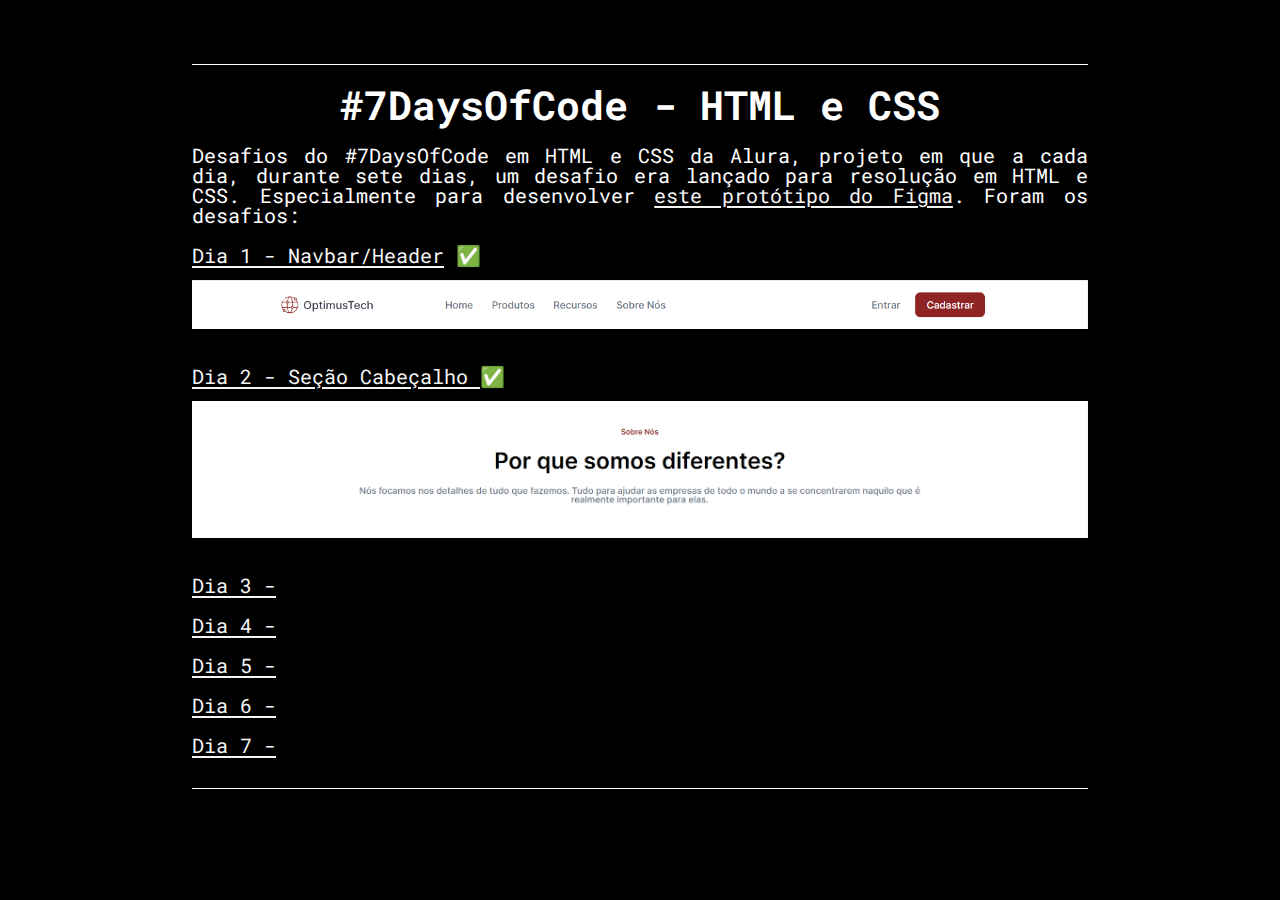
==== index.html @ 5b75ba94 "acertando os links do index.html" ====
<!DOCTYPE html>
<html lang="pt-br">

<head>
    <meta charset="UTF-8">
    <meta http-equiv="X-UA-Compatible" content="IE=edge">
    <meta name="viewport" content="width=device-width, initial-scale=1.0">
    <title>#7DoC - HTML e CSS</title>
    <link rel="stylesheet" href="./stylesheets/style.css">
</head>

<body class="index__body">

    <main class="index__main">
        <h1 class="index__titulo">#7DaysOfCode - HTML e CSS</h1>
        <p>Desafios do #7DaysOfCode em HTML e CSS da Alura, projeto em que a cada dia, durante sete dias, um desafio
            era lançado para resolução em HTML e CSS. Especialmente para desenvolver <a class="index__link"
                href="https://www.figma.com/file/mm3MLozvUDGhDRTxSLlGL5/7daysOfCode-HTML-CSS">este protótipo do
                Figma</a>. Foram os desafios:</p>
        <ul>
            <li class="lista__item">
                <a class="index__link" href="./optimusTech/index.html#navegacao">Dia 1 - Navbar/Header</a> ✅
                <img src="./img/header.png" class="index_img" alt="Imagem do Cabeçalho pronto">
            </li>
            <li class="lista__item">
                <a class="index__link" href="./optimusTech/index.html#cabecalho">Dia 2 - Seção Cabeçalho </a> ✅
                <img src="./img/dia2.png" class="index_img" alt="Resultado do desafio do segundo dia, seção de cabeçalho da página Optimus Tech">
            </li>
            <li class="lista__item"><a class="index__link" href="#">Dia 3 - </a> </li>
            <li class="lista__item"><a class="index__link" href="#">Dia 4 - </a> </li>
            <li class="lista__item"><a class="index__link" href="#">Dia 5 - </a> </li>
            <li class="lista__item"><a class="index__link" href="#">Dia 6 - </a> </li>
            <li class="lista__item"><a class="index__link" href="#">Dia 7 - </a> </li>
        </ul>

    </main>

</body>

</html>
---- stylesheets/style.css ----
@import url('https://fonts.googleapis.com/css2?family=Inter:wght@500;600&display=swap');

@import url('./reset.css');
@import url('./index.css');
@import url('./header.css');
@import url('./sobre.css');
@import url('./metricas.css');
@import url('./headhunting.css');
@import url('./depoimentos.css');
@import url('./formulario.css');

* {
    box-sizing: border-box;
}

:root{
    --cinza: #667085;
    --branco: #FFFFFF;
    --vermelho: #8E2424;
}

p {
    text-align: justify;
}

.optimusTech__body {
    font-family: 'Inter', sans-serif;
}

section {
    width: 80%;
    margin: 5% auto;
}

.centralizado {
    text-align: center;
}
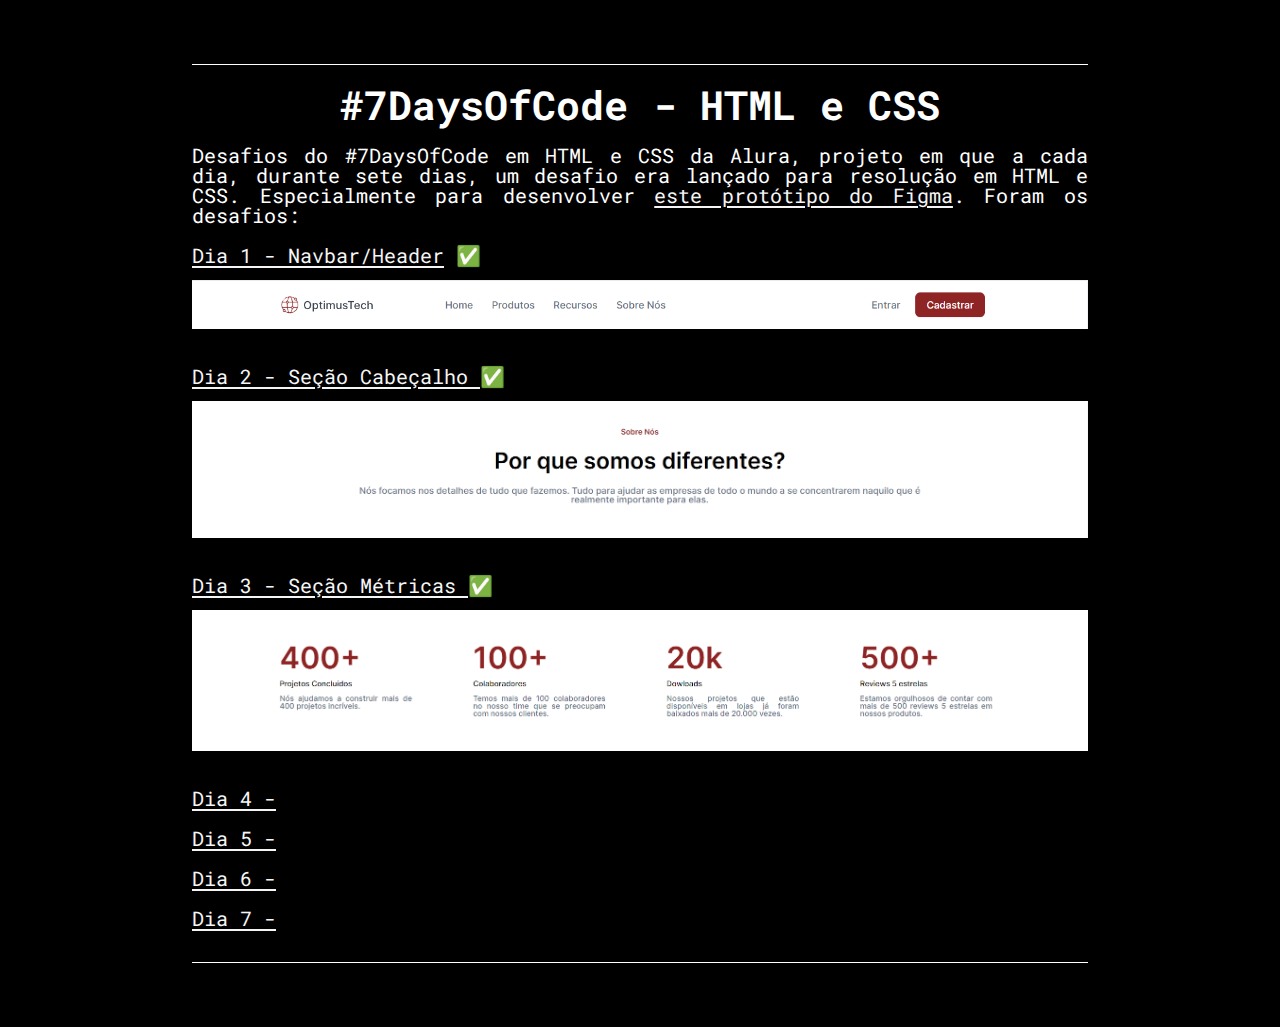
==== commit bb688933: "adicionando resolução do dia 3" ====
--- a/index.html
+++ b/index.html
@@ -26,7 +26,10 @@
                 <a class="index__link" href="./optimusTech/index.html#cabecalho">Dia 2 - Seção Cabeçalho </a> ✅
                 <img src="./img/dia2.png" class="index_img" alt="Resultado do desafio do segundo dia, seção de cabeçalho da página Optimus Tech">
             </li>
-            <li class="lista__item"><a class="index__link" href="#">Dia 3 - </a> </li>
+            <li class="lista__item">
+                <a class="index__link" href="./optimusTech/index.html#metricas">Dia 3 - Seção Métricas </a> ✅
+                <img src="./img/metricas.png" class="index_img" alt="Resultado do desafio do terceiro dia, seção de métricas da página Optimus Tech">
+            </li>
             <li class="lista__item"><a class="index__link" href="#">Dia 4 - </a> </li>
             <li class="lista__item"><a class="index__link" href="#">Dia 5 - </a> </li>
             <li class="lista__item"><a class="index__link" href="#">Dia 6 - </a> </li>
--- a/stylesheets/style.css
+++ b/stylesheets/style.css
@@ -17,6 +17,9 @@
     --cinza: #667085;
     --branco: #FFFFFF;
     --vermelho: #8E2424;
+    --background-formulario: #F9FAFB;
+    --cor-borda-formulario: #D0D5DD;
+    font-size: 16px;
 }
 
 p {
@@ -25,6 +28,7 @@
 
 .optimusTech__body {
     font-family: 'Inter', sans-serif;
+    background-color: var(--branco);
 }
 
 section {
@@ -34,4 +38,31 @@
 
 .centralizado {
     text-align: center;
+}
+
+@media screen and (max-width: 1020px) {
+    :root {
+        font-size: 10px;
+    }
+}
+
+#liberar__conteudo:not(:checked) ~ main > section:not(:target),
+#liberar__conteudo:not(:checked) ~ header:not(:target) {
+    filter: blur(5px);
+}
+
+.liberar__conteudo {
+    display: block;
+    width: fit-content;
+    position: sticky;
+    top: 0;
+    margin: 10px auto;
+    padding: 10px;
+    border: none;
+    border-radius: 10px;
+    color: var(--branco);
+    background-color: var(--vermelho);
+    z-index: 1;
+    text-decoration: none;
+    font-weight: bold;
 }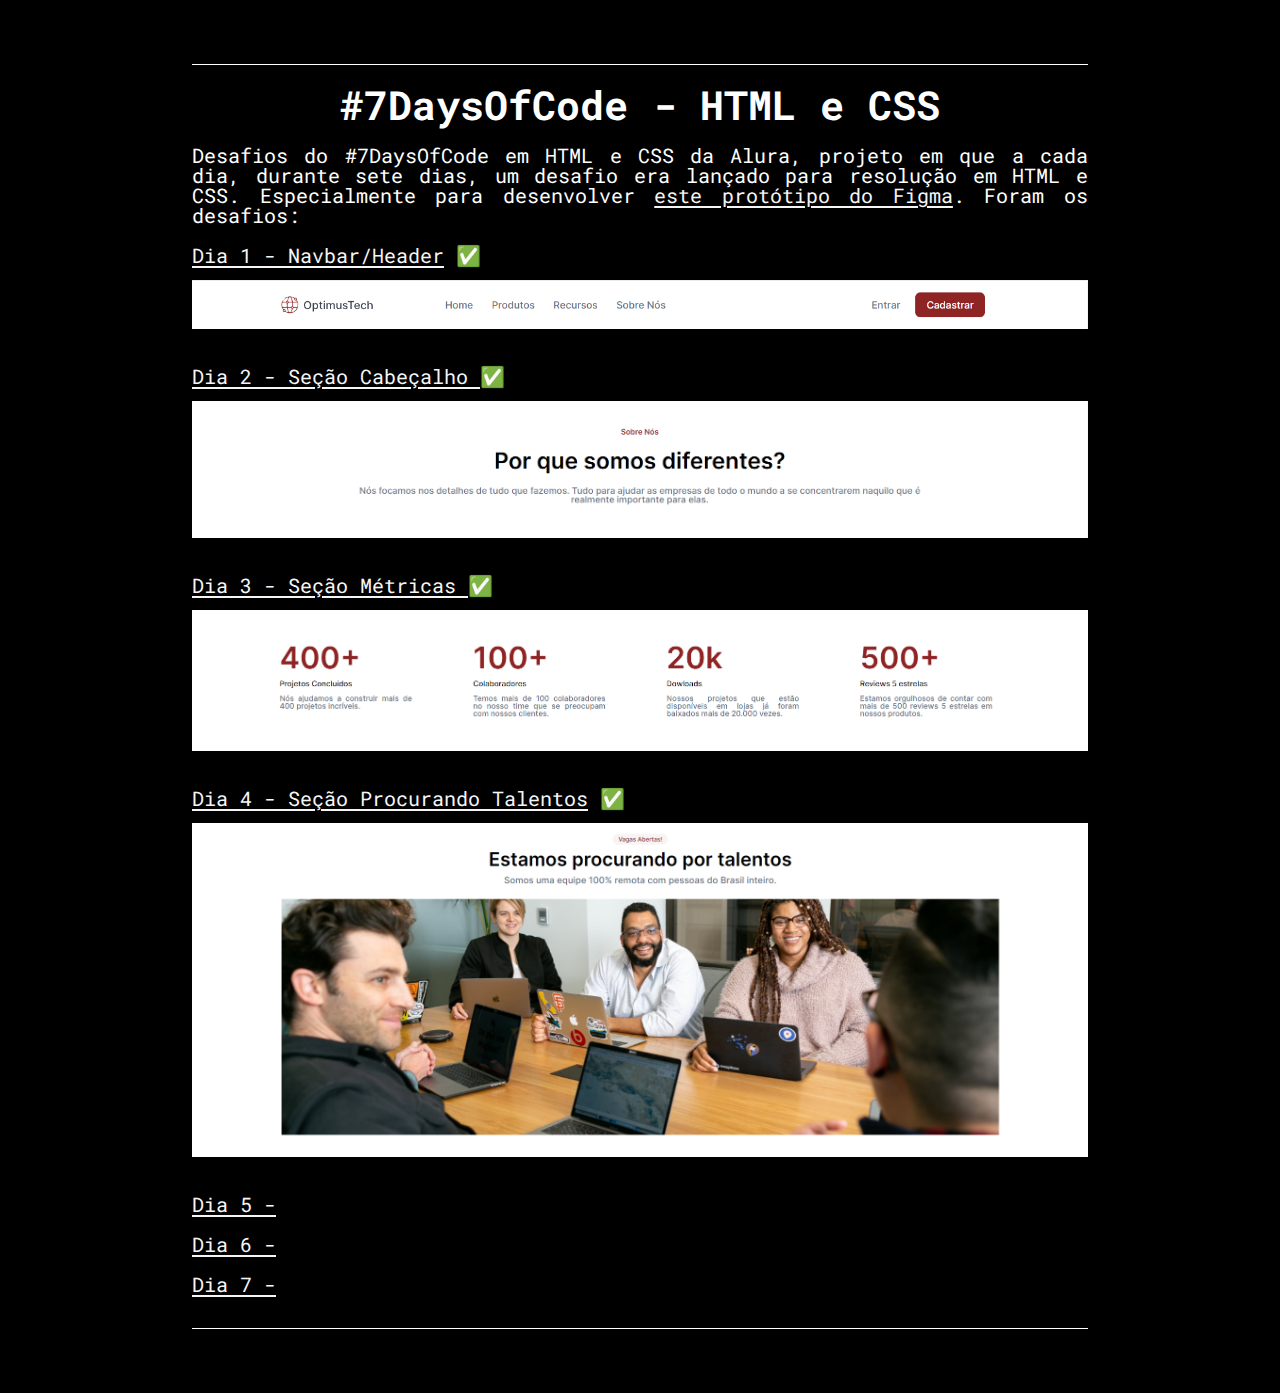
==== commit af35c560: "resolvendo desafio do dia 4 do #7DaysOfCode HTML e CSS" ====
--- a/index.html
+++ b/index.html
@@ -30,10 +30,12 @@
                 <a class="index__link" href="./optimusTech/index.html#metricas">Dia 3 - Seção Métricas </a> ✅
                 <img src="./img/metricas.png" class="index_img" alt="Resultado do desafio do terceiro dia, seção de métricas da página Optimus Tech">
             </li>
-            <li class="lista__item"><a class="index__link" href="#">Dia 4 - </a> </li>
-            <li class="lista__item"><a class="index__link" href="#">Dia 5 - </a> </li>
-            <li class="lista__item"><a class="index__link" href="#">Dia 6 - </a> </li>
-            <li class="lista__item"><a class="index__link" href="#">Dia 7 - </a> </li>
+            <li class="lista__item"><a class="index__link" href="./optimusTech/index.html#headhunting-promo">Dia 4 - Seção Procurando Talentos</a> ✅
+                <img src="./img/dia4.png" class="index_img" alt="Resultado do desafio do quarto dia, seção de Procurando Talentos da página Optimus Tech">
+            </li>
+            <li class="lista__item"><a class="index__link" href="/optimusTech/index.html#headhunting-vagas">Dia 5 - </a> </li>
+            <li class="lista__item"><a class="index__link" href="/optimusTech/index.html#depoimentos">Dia 6 - </a> </li>
+            <li class="lista__item"><a class="index__link" href="/optimusTech/index.html#formulario">Dia 7 - </a> </li>
         </ul>
 
     </main>
--- a/stylesheets/style.css
+++ b/stylesheets/style.css
@@ -65,4 +65,5 @@
     z-index: 1;
     text-decoration: none;
     font-weight: bold;
+    cursor: pointer;
 }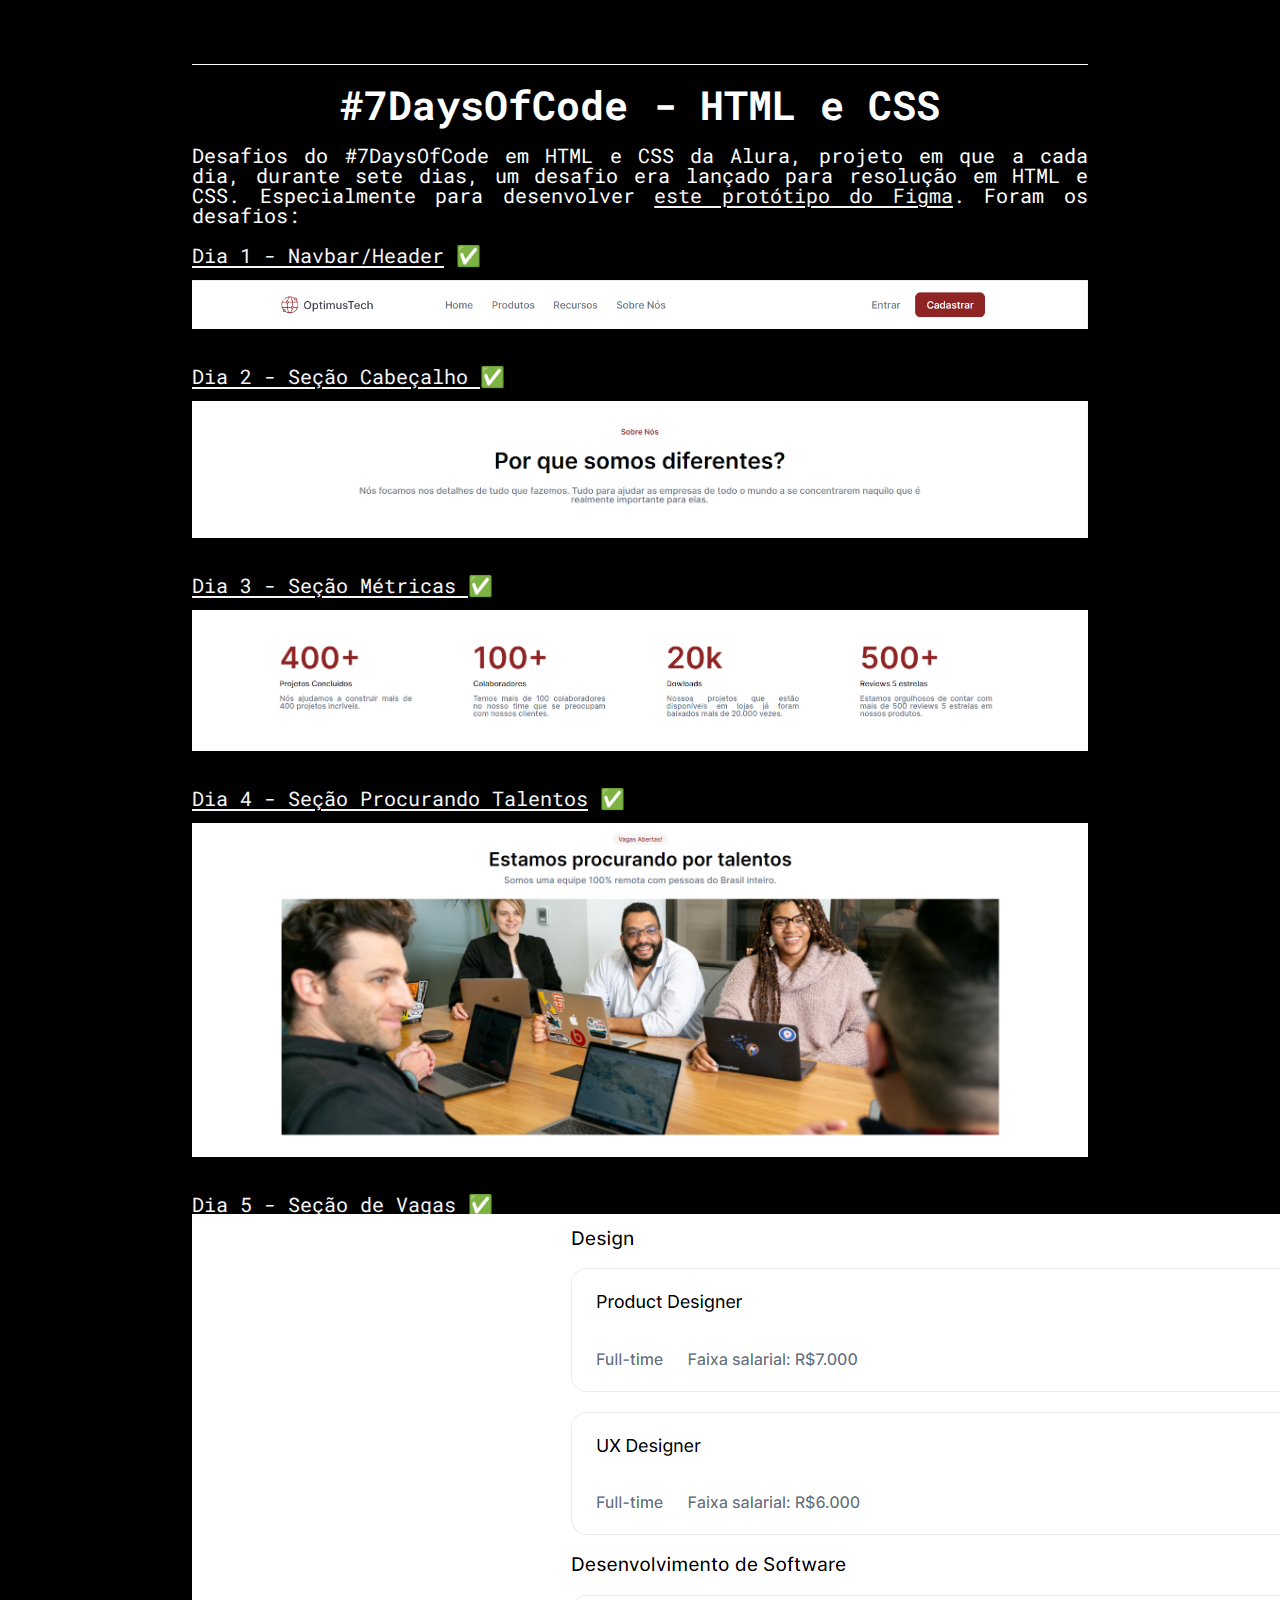
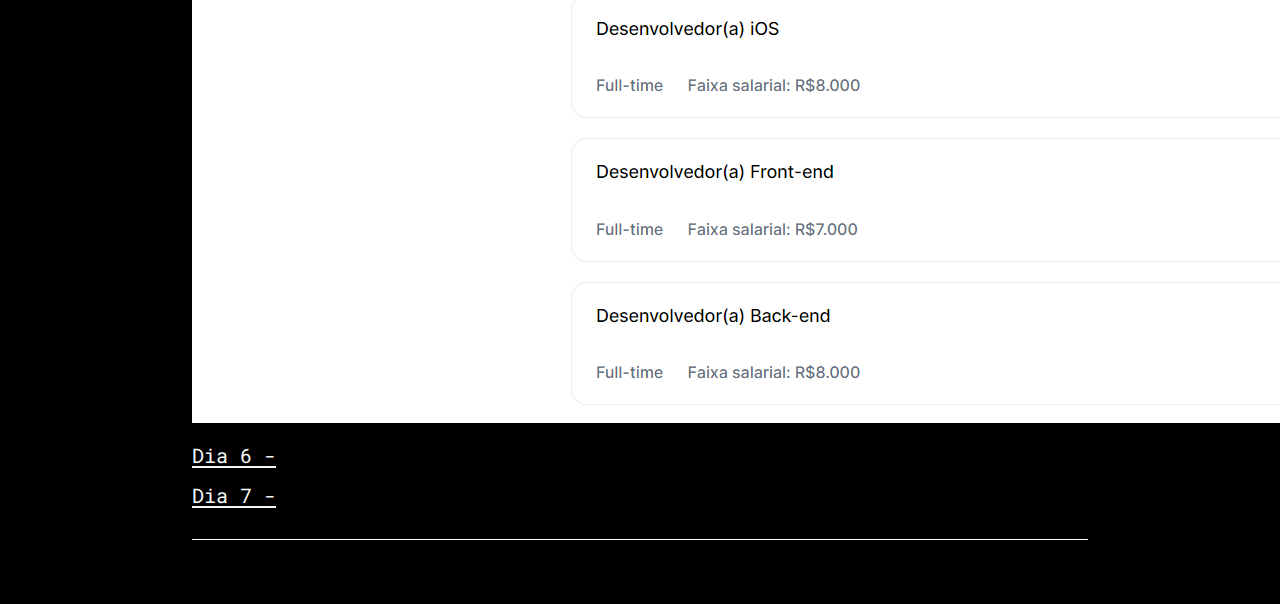
==== commit 2753e650: "Desafio do dia 5 do #7DaysOfCode HTML e CSS resolvido" ====
--- a/index.html
+++ b/index.html
@@ -33,9 +33,11 @@
             <li class="lista__item"><a class="index__link" href="./optimusTech/index.html#headhunting-promo">Dia 4 - Seção Procurando Talentos</a> ✅
                 <img src="./img/dia4.png" class="index_img" alt="Resultado do desafio do quarto dia, seção de Procurando Talentos da página Optimus Tech">
             </li>
-            <li class="lista__item"><a class="index__link" href="/optimusTech/index.html#headhunting-vagas">Dia 5 - </a> </li>
-            <li class="lista__item"><a class="index__link" href="/optimusTech/index.html#depoimentos">Dia 6 - </a> </li>
-            <li class="lista__item"><a class="index__link" href="/optimusTech/index.html#formulario">Dia 7 - </a> </li>
+            <li class="lista__item"><a class="index__link" href="./optimusTech/index.html#headhunting-vagas">Dia 5 - Seção de Vagas </a> ✅
+                <img src="./img/dia5.png" alt="Resultado do desafio do quinto dia, seção de Vagas Disponíveis da página Optimus Tech" class="index__img">
+            </li>
+            <li class="lista__item"><a class="index__link" href="./optimusTech/index.html#depoimentos">Dia 6 - </a> </li>
+            <li class="lista__item"><a class="index__link" href="./optimusTech/index.html#formulario">Dia 7 - </a> </li>
         </ul>
 
     </main>
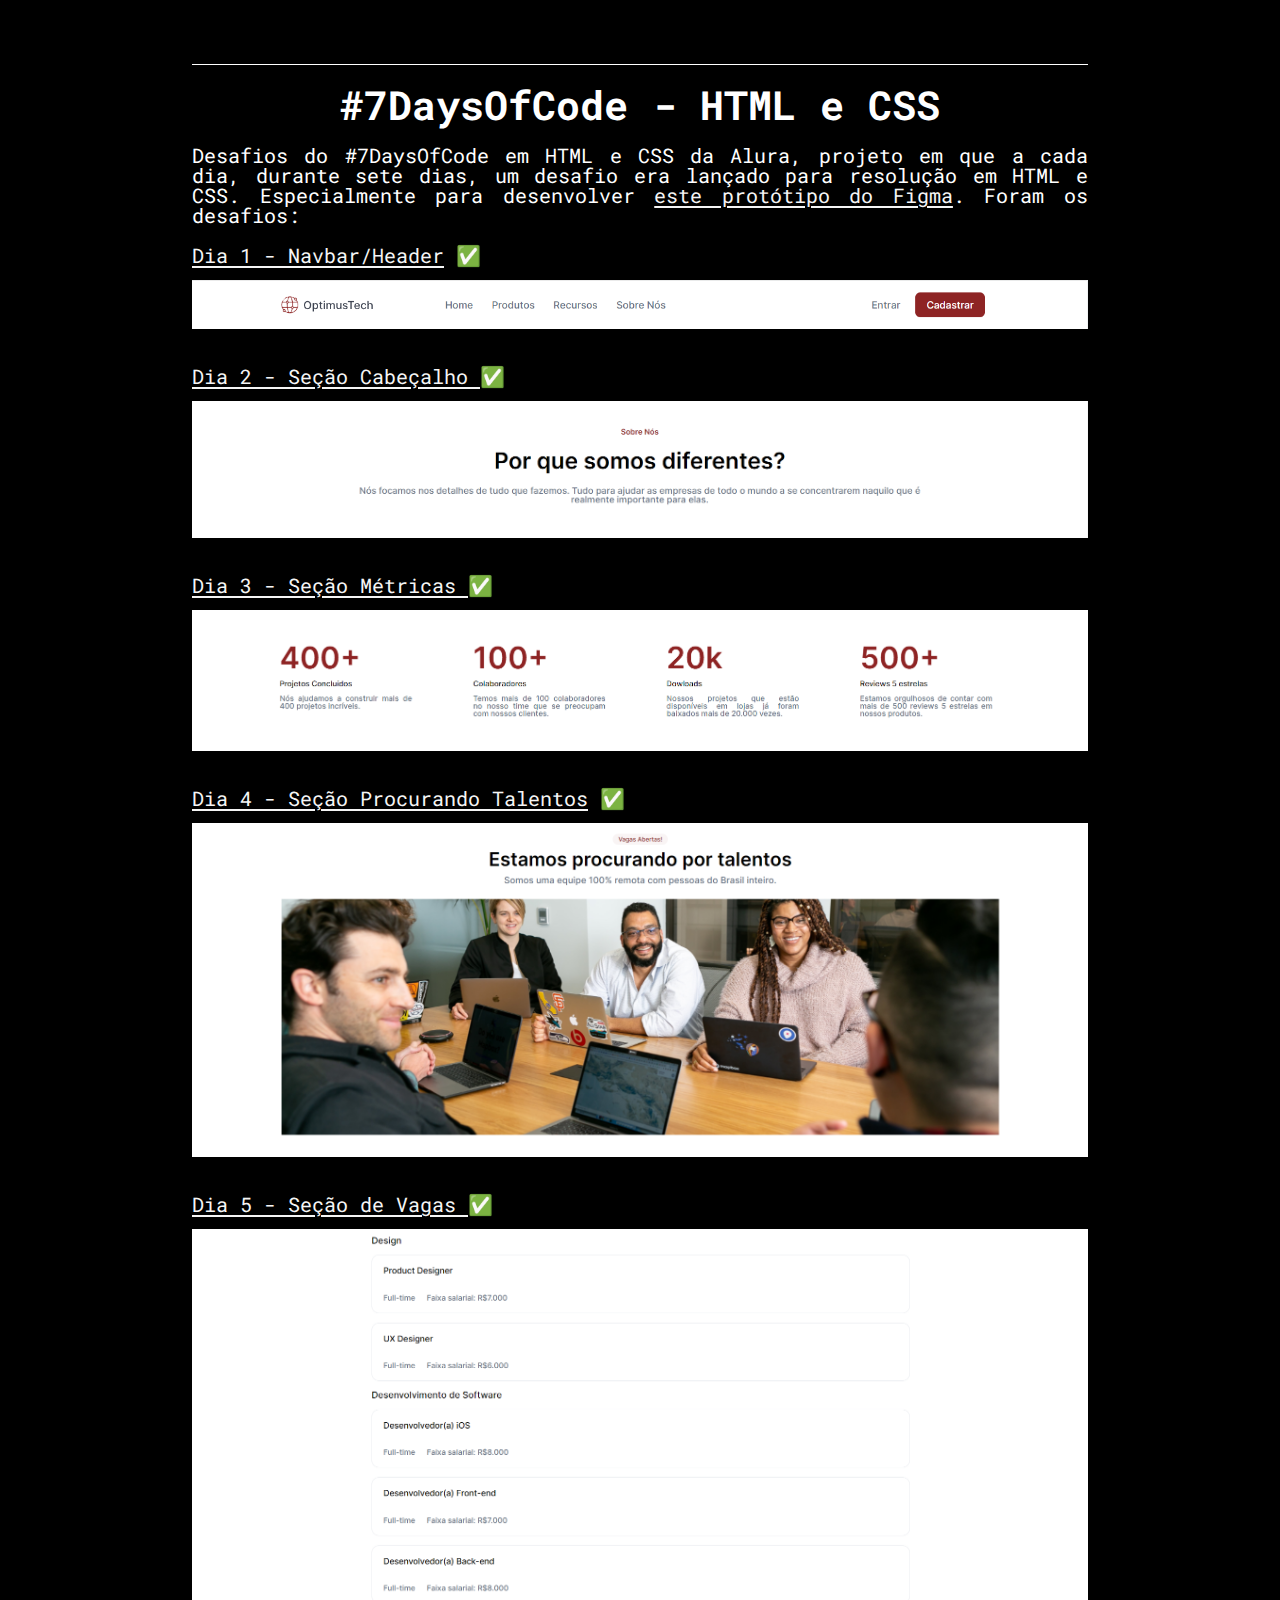
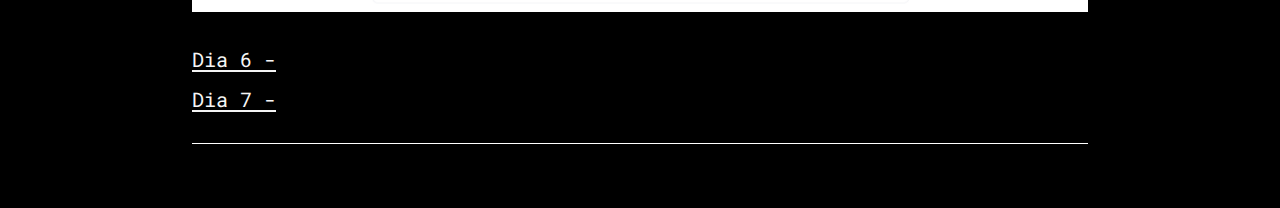
==== commit d8866695: "corrigindo classe da imagem em index" ====
--- a/index.html
+++ b/index.html
@@ -34,7 +34,7 @@
                 <img src="./img/dia4.png" class="index_img" alt="Resultado do desafio do quarto dia, seção de Procurando Talentos da página Optimus Tech">
             </li>
             <li class="lista__item"><a class="index__link" href="./optimusTech/index.html#headhunting-vagas">Dia 5 - Seção de Vagas </a> ✅
-                <img src="./img/dia5.png" alt="Resultado do desafio do quinto dia, seção de Vagas Disponíveis da página Optimus Tech" class="index__img">
+                <img src="./img/dia5.png" alt="Resultado do desafio do quinto dia, seção de Vagas Disponíveis da página Optimus Tech" class="index_img">
             </li>
             <li class="lista__item"><a class="index__link" href="./optimusTech/index.html#depoimentos">Dia 6 - </a> </li>
             <li class="lista__item"><a class="index__link" href="./optimusTech/index.html#formulario">Dia 7 - </a> </li>
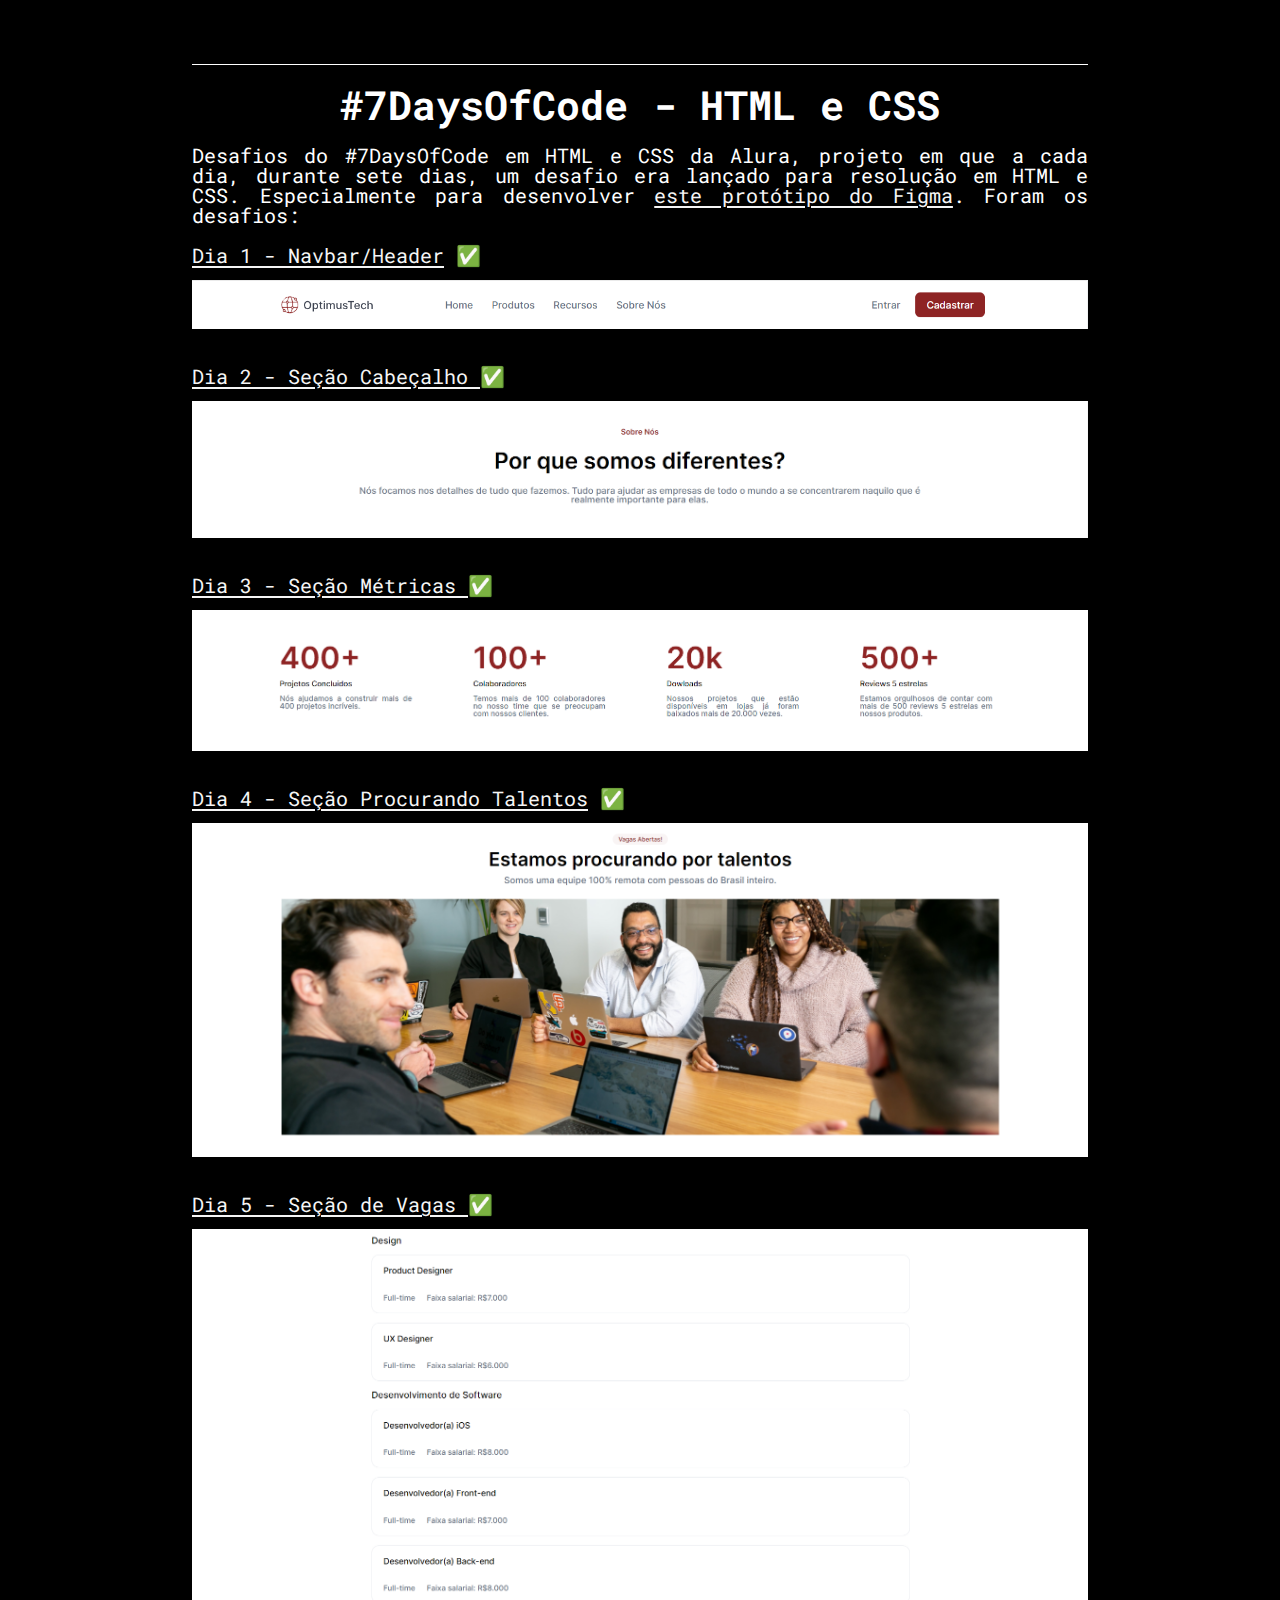
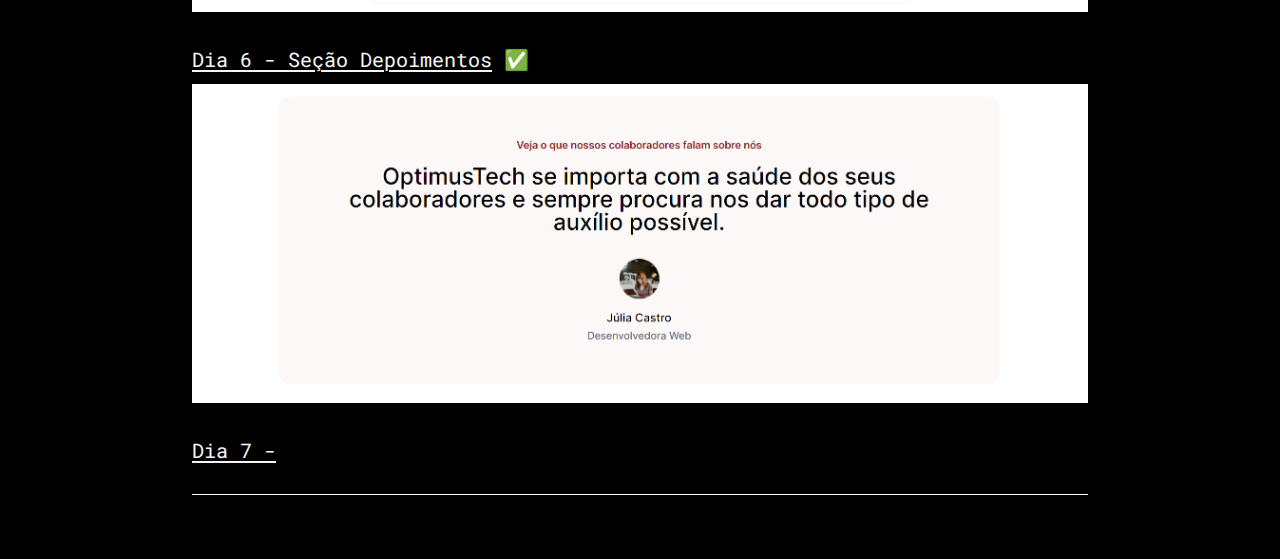
==== commit 8e7acd3f: "resolução do desafio do sexto dia do #7DaysOfCode HTML e CSS" ====
--- a/index.html
+++ b/index.html
@@ -36,7 +36,9 @@
             <li class="lista__item"><a class="index__link" href="./optimusTech/index.html#headhunting-vagas">Dia 5 - Seção de Vagas </a> ✅
                 <img src="./img/dia5.png" alt="Resultado do desafio do quinto dia, seção de Vagas Disponíveis da página Optimus Tech" class="index_img">
             </li>
-            <li class="lista__item"><a class="index__link" href="./optimusTech/index.html#depoimentos">Dia 6 - </a> </li>
+            <li class="lista__item"><a class="index__link" href="./optimusTech/index.html#depoimentos">Dia 6 - Seção Depoimentos</a> ✅
+                <img src="./img/dia6.png" alt="Resultado do desafio do quinto dia, seção de Depoimentos da página Optimus Tech" class="index_img">
+            </li>
             <li class="lista__item"><a class="index__link" href="./optimusTech/index.html#formulario">Dia 7 - </a> </li>
         </ul>
 
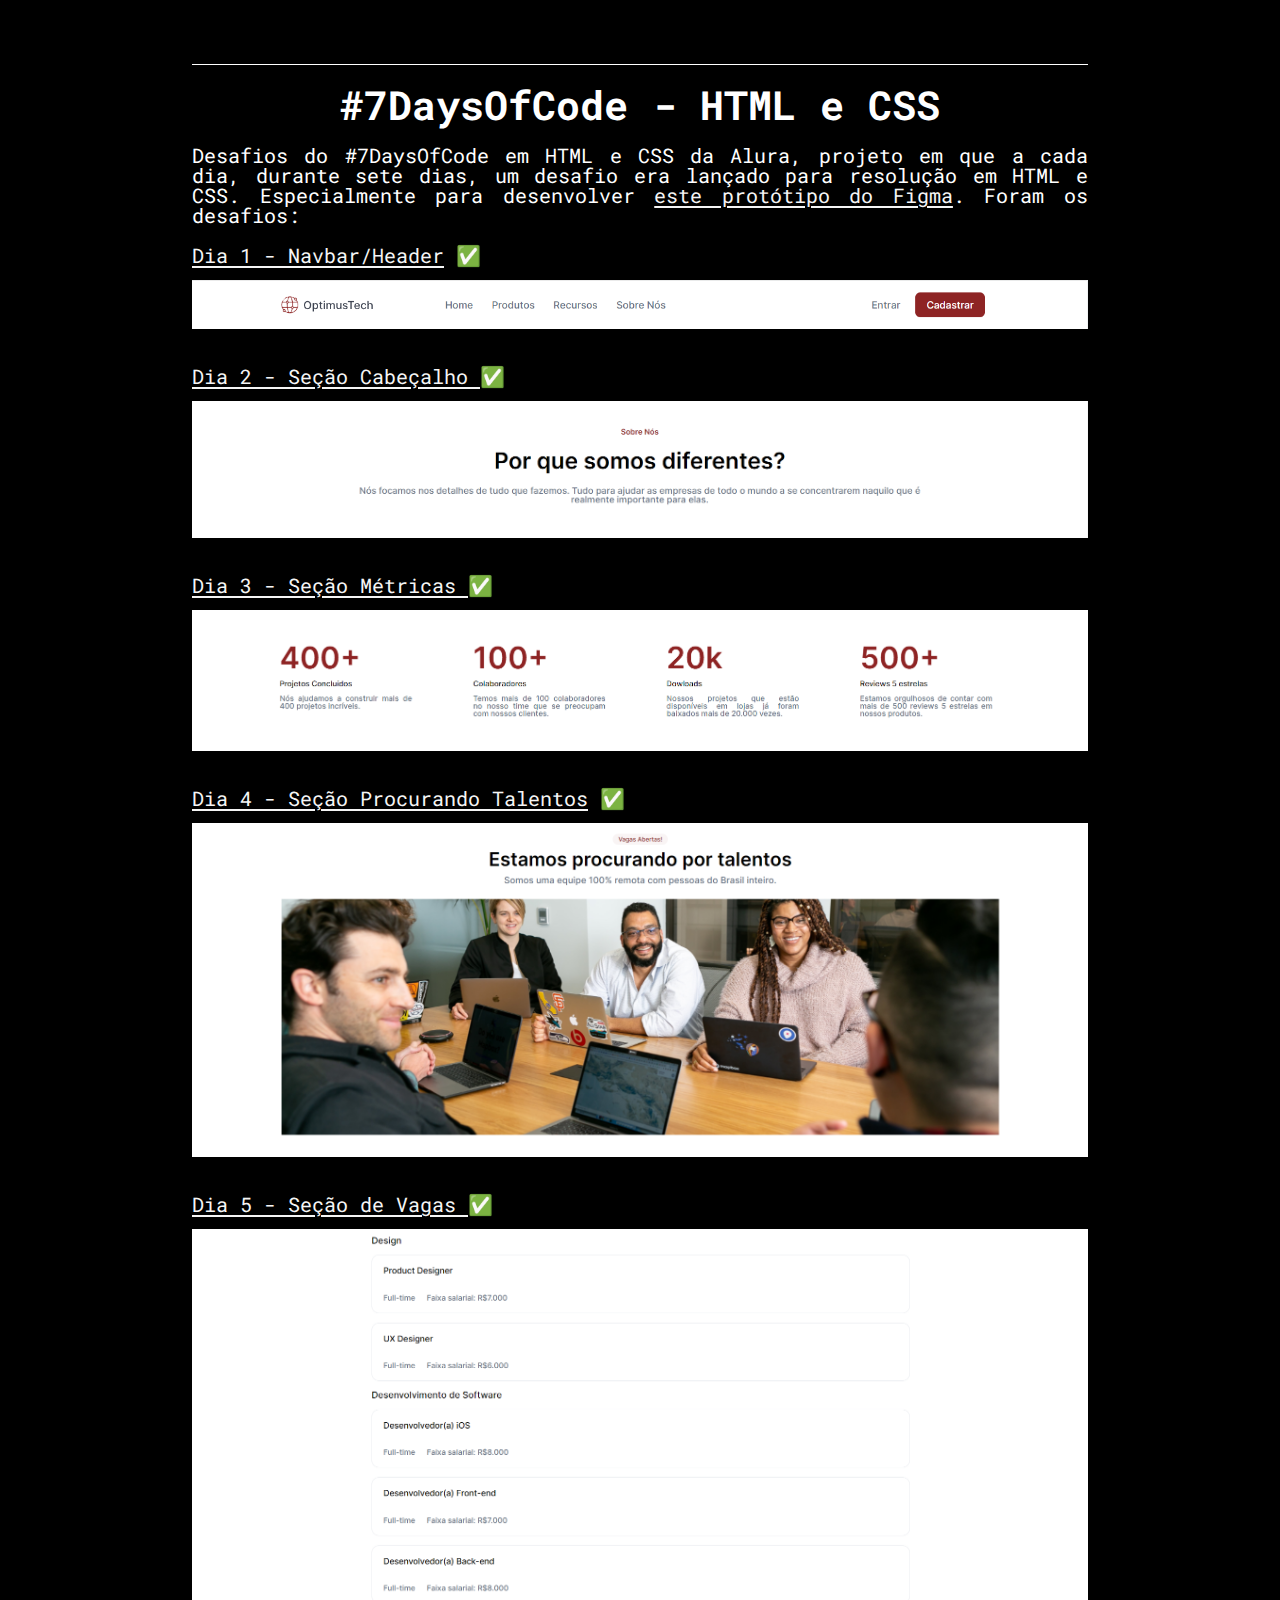
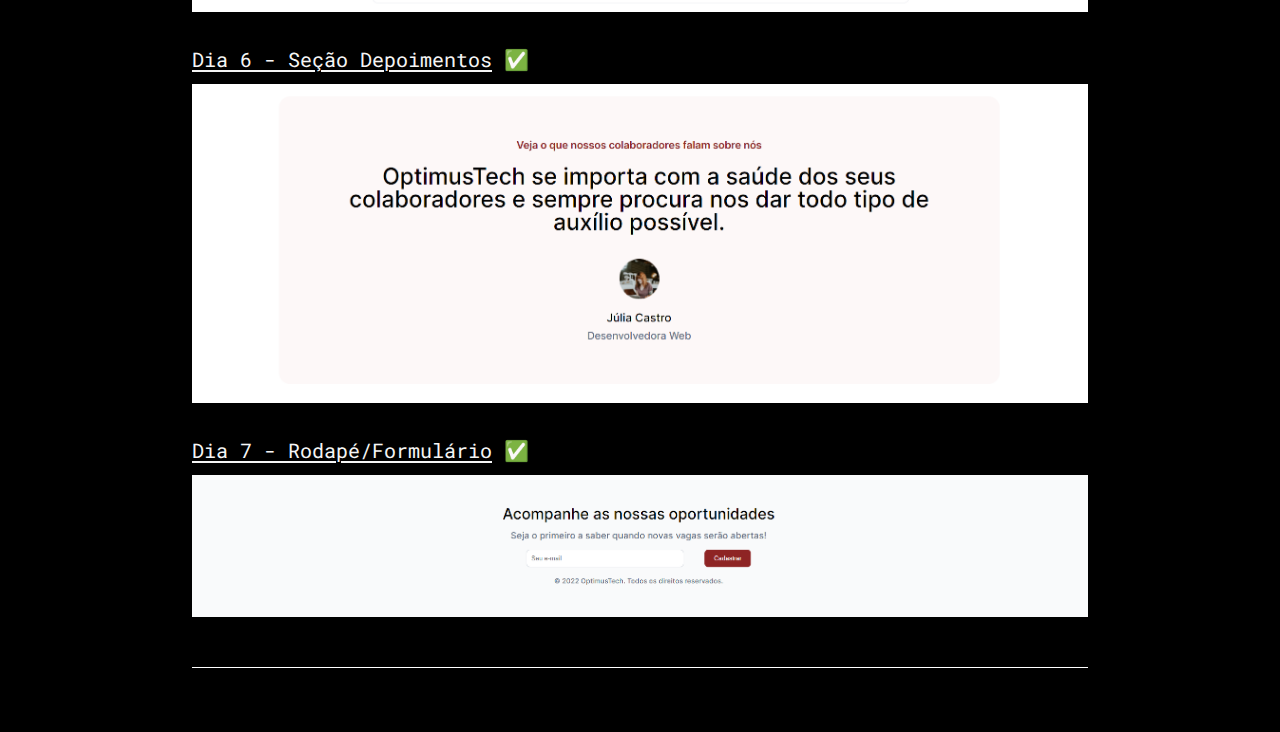
==== commit d759d64a: "Resolução do Sétimo dia do #7DaysOfCode HTML e CSS" ====
--- a/index.html
+++ b/index.html
@@ -37,9 +37,11 @@
                 <img src="./img/dia5.png" alt="Resultado do desafio do quinto dia, seção de Vagas Disponíveis da página Optimus Tech" class="index_img">
             </li>
             <li class="lista__item"><a class="index__link" href="./optimusTech/index.html#depoimentos">Dia 6 - Seção Depoimentos</a> ✅
-                <img src="./img/dia6.png" alt="Resultado do desafio do quinto dia, seção de Depoimentos da página Optimus Tech" class="index_img">
+                <img src="./img/dia6.png" alt="Resultado do desafio do sexto dia, seção de Depoimentos da página Optimus Tech" class="index_img">
             </li>
-            <li class="lista__item"><a class="index__link" href="./optimusTech/index.html#formulario">Dia 7 - </a> </li>
+            <li class="lista__item"><a class="index__link" href="./optimusTech/index.html#formulario">Dia 7 - Rodapé/Formulário</a> ✅
+                <img src="./img/dia7.png" alt="Resultado do desafio do sétimo dia, rodapé/formulário da página Optimus Tech" class="index_img">
+            </li>
         </ul>
 
     </main>
